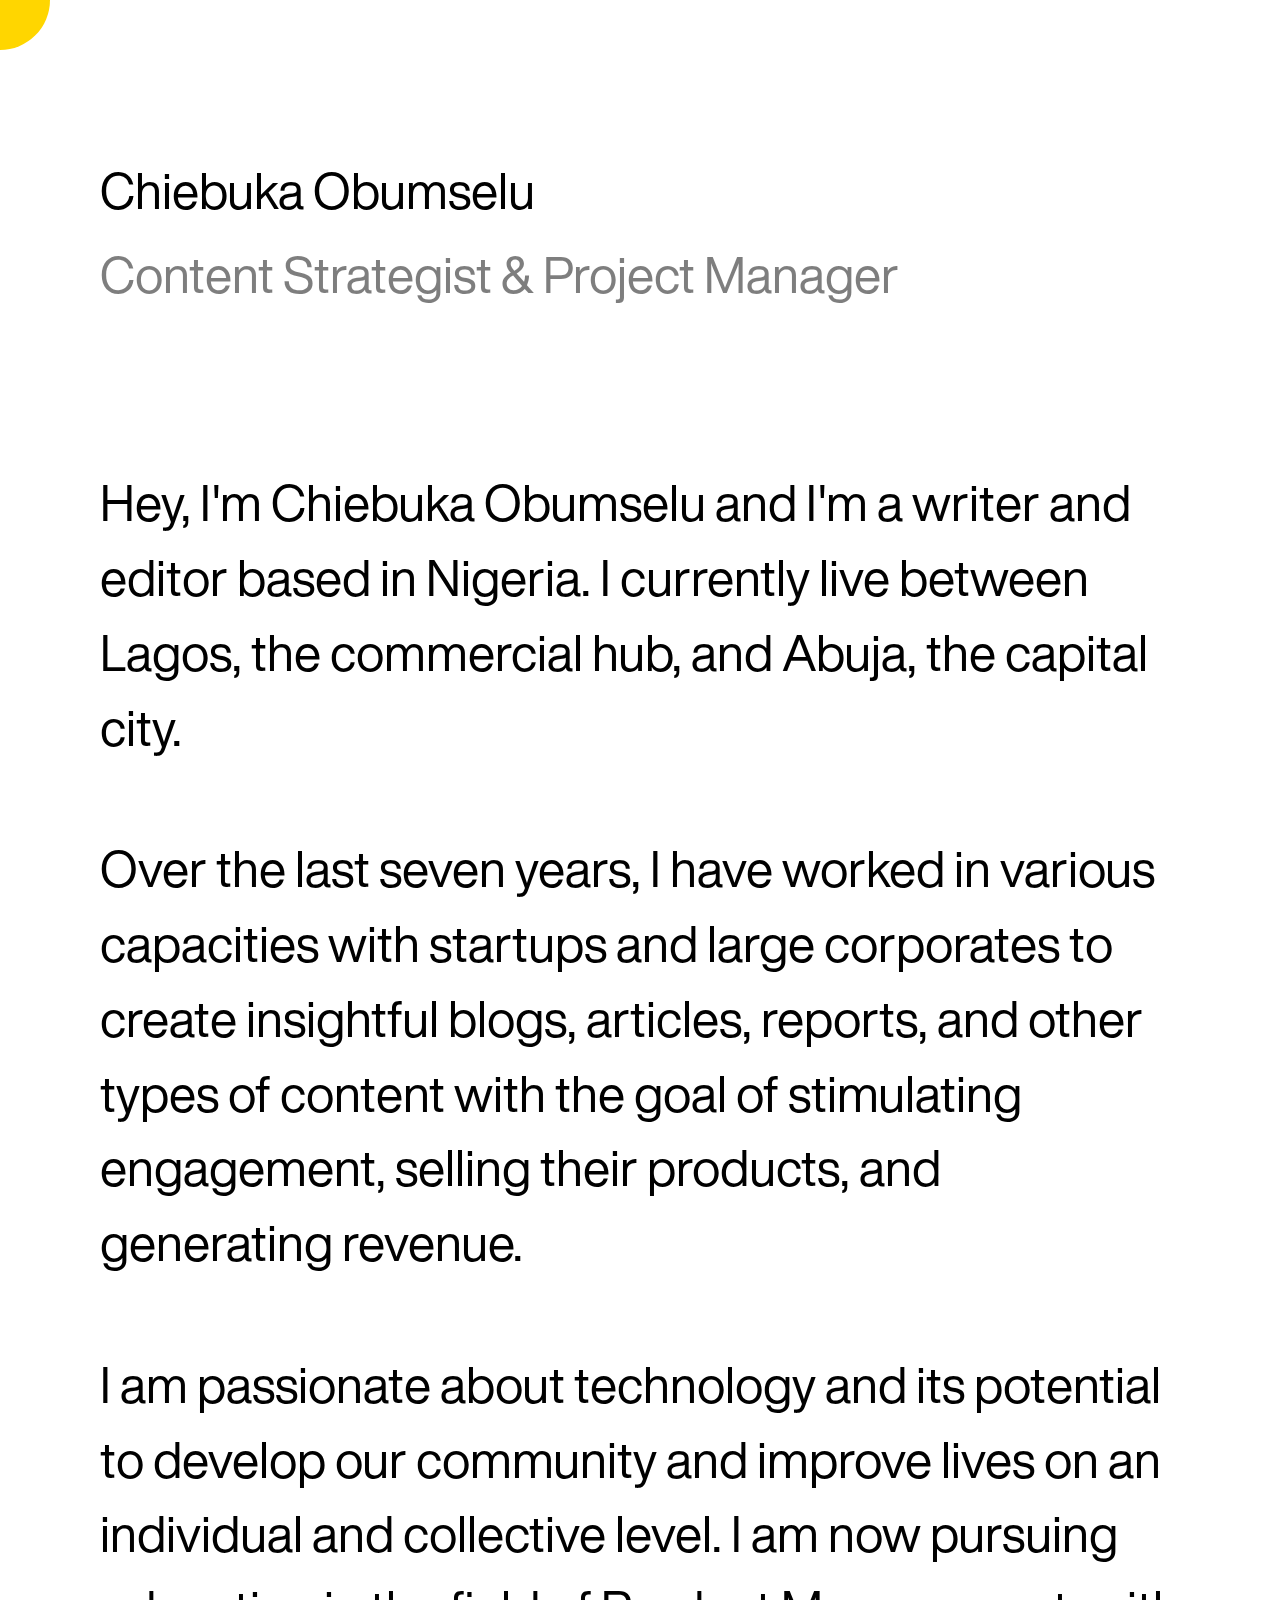
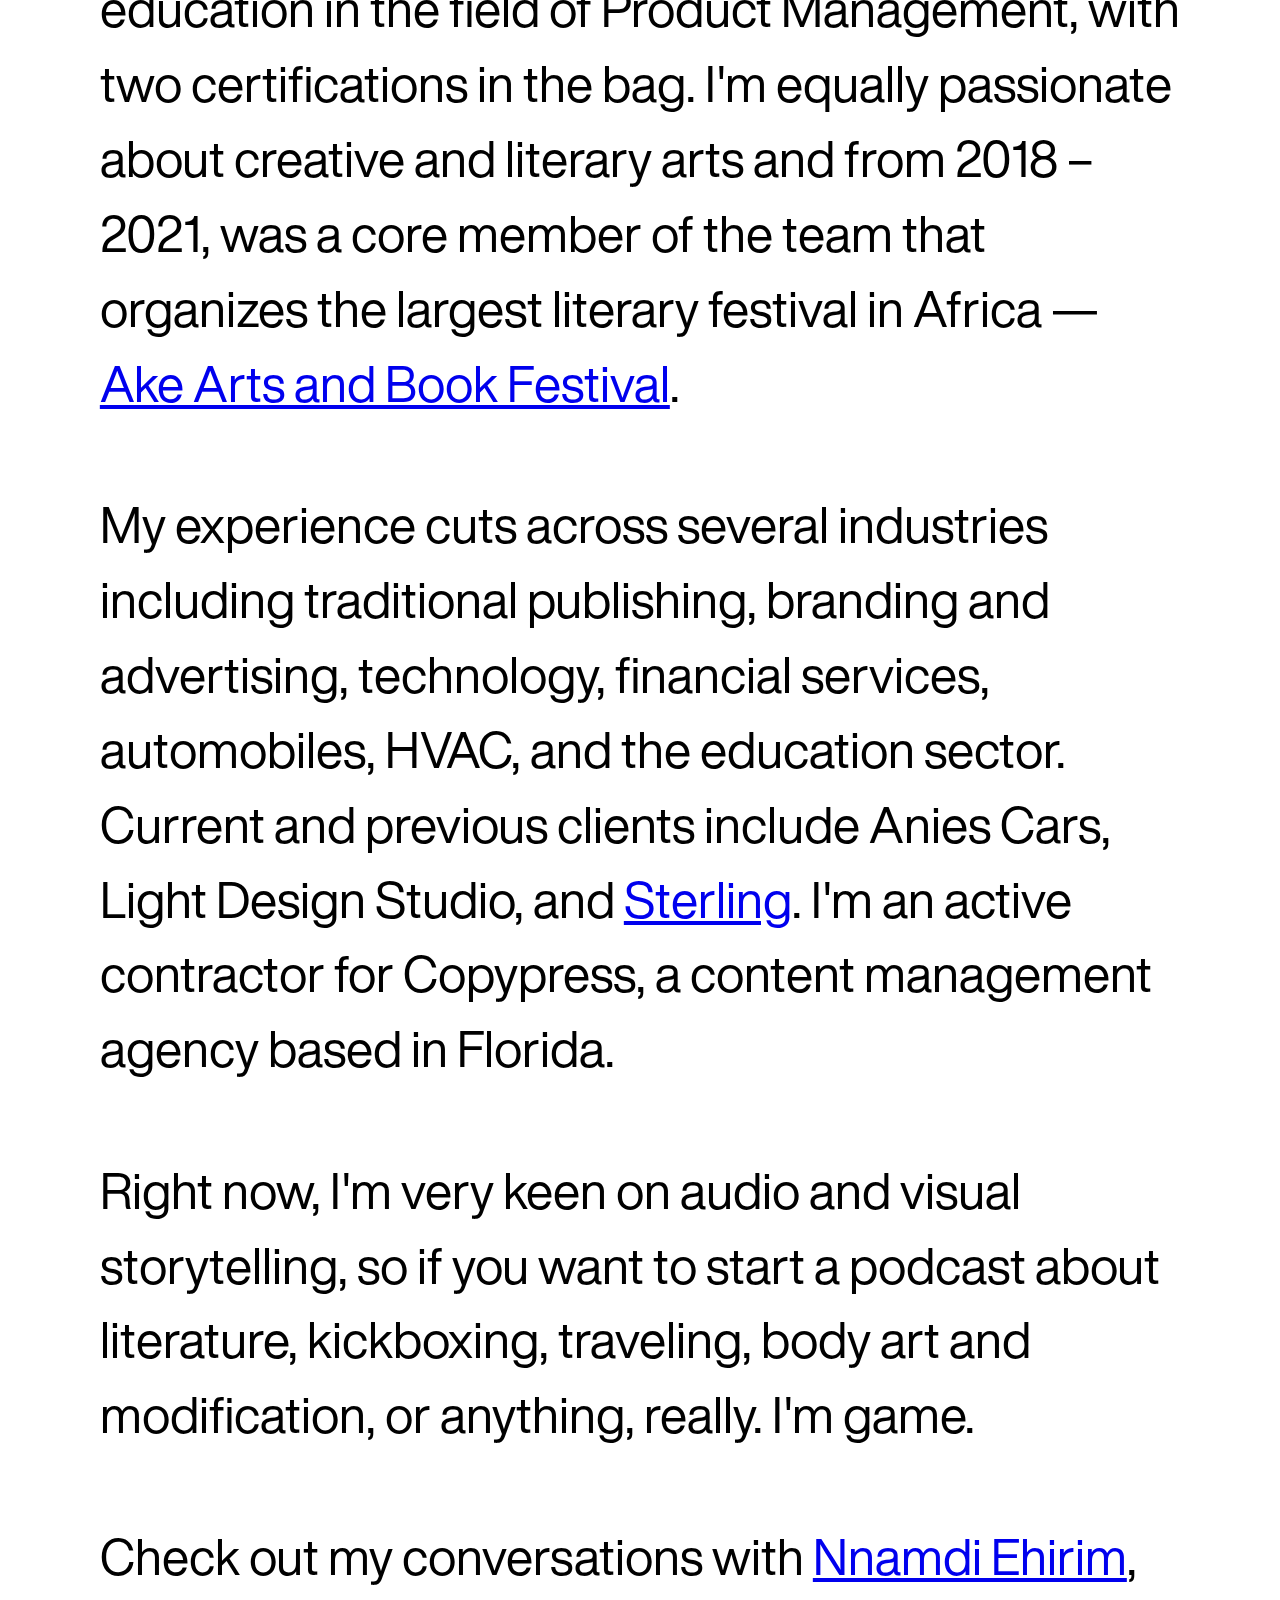
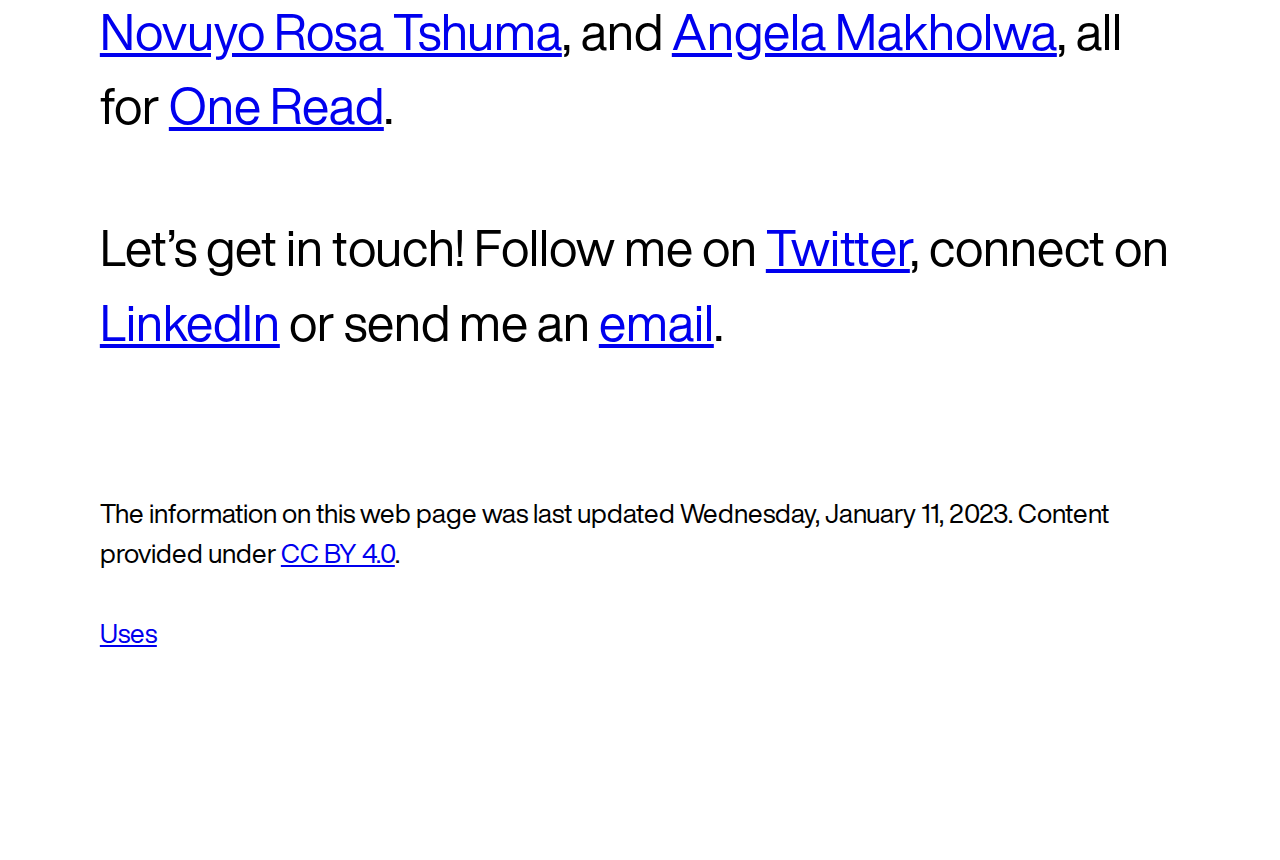
==== index.html @ 252fa967 "Initial commit" ====
<!DOCTYPE html>
<html>
<head>
  <title>Chiebuka Obumselu</title>

  <meta charset="utf-8">
		<meta http-equiv="X-UA-Compatible" content="IE=edge">
		<meta http-equiv="cache-control" content="no-cache">
        <meta name="keywords" content="Chiebuka Obumselu, Cibbs, Obumselu, Chiebuka Ake Festival" />
        <meta name="robots" content="index, follow" />
        <meta name="language" content="English" />
		<meta http-equiv="pragma" content="no-cache">
		<meta name="description" content="Chiebuka is a content marketing manager working out of West Africa for global brands." />
		<meta name="viewport" content="user-scalable=no, width=device-width, initial-scale=1, maximum-scale=1">
		<meta name="apple-mobile-web-app-status-bar-style" content="black" />
		<meta name="author" content="Chiebuka Obumselu">
    
    <script src="assets/scripts/main.js"></script>
    <link rel="stylesheet" href="assets/styles/main.css">

</head>
<body>

  <div id="content">

    <main>
      <h1>Chiebuka Obumselu</h1>
      <h2>Content Strategist & Project Manager</h2>

    <p>Hey, I'm Chiebuka Obumselu and I'm a writer and editor based in Nigeria. I currently live between Lagos, the commercial hub, and Abuja, the capital city.</p>
                              <p>Over the last seven years, I have worked in various capacities with startups and large corporates to create insightful blogs, articles, reports, and other types of content with the goal of stimulating engagement, selling their products, and generating revenue.</p>
                                <p>I am passionate about technology and its potential to develop our community and improve lives on an individual and collective level. I am now pursuing education in the field of Product Management, with two certifications in the bag. I'm equally passionate about creative and literary arts and from 2018 – 2021, was a core member of the team that organizes the largest literary festival in Africa — <a target="_blank" href="https://akefestival.org/">Ake Arts and Book Festival</a>. </p>
                                <p>My experience cuts across several industries including traditional publishing, branding and advertising, technology, financial services, automobiles, HVAC, and the education sector. Current and previous clients include Anies Cars, Light Design Studio, and <a target="_blank" href="https://sterling.ng/serious/">Sterling</a>. I'm an active contractor for Copypress, a content management agency based in Florida.</p>
                                <p>Right now, I'm very keen on audio and visual storytelling, so if you want to start a podcast about literature, kickboxing, traveling, body art and modification, or anything, really. I'm game.</p>
                                <p>Check out my conversations with <a target="_blank" href="https://soundcloud.com/onereadafrica/one-read-podcast-with-nnamdi-ehirim">Nnamdi Ehirim</a>, <a target="_blank" href="https://soundcloud.com/onereadafrica/one-read-podcast-novuyo-tshuma">Novuyo Rosa Tshuma</a>, and <a target="_blank" href="https://soundcloud.com/onereadafrica/one-read-podcast-with-angela-makholwa">Angela Makholwa</a>, all for <a target="_blank" href="http://www.oneread.africa/">One Read</a>.</p>
                                <p>Let’s get in touch! Follow me on <a target="_blank" href="https://twitter.com/Chiebuka_">Twitter</a>, connect on <a target="_blank" href="#">LinkedIn</a> or send me an <a target="_blank" href="mailto:chiebuka@obumselu.com">email</a>.</p>
                                <p>The information on this web page was last updated Wednesday, January 11, 2023. Content provided under <a href="https://creativecommons.org/licenses/by/4.0/" target="_blank">CC BY 4.0</a>.
                                  <br> <br><a href="/uses.html"> Uses</a></br></br></p>                                                                                                                   
</main>

  </div>

  <div id="cursor"></div>

	</body>
</html>
---- assets/styles/main.css ----
@import url('reset.css');

@font-face {
  font-family: "Helvetica Now Display";
  src: url("/assets/fonts/helvetica-now-display.otf");
  font-weight: normal;
  font-style: normal;
}

@font-face {
  font-family: "Helvetica Now Display";
  src: url("/assets/fonts/HelveticaNowDisplayXBlk.otf");
  font-weight: bold;
  font-style: normal;
}

@media only screen {

  html {
    font-family: "Helvetica Now Display";
    font-weight: normal;
    font-size: 0.52vw;
    -webkit-font-smoothing: antialiased;
    -moz-osx-font-smoothing: grayscale;
    text-rendering: optimizeLegibility;
  }

  body {
    font-size: 7.5rem;
    cursor: none;
  }

  main {
    max-width: 172rem;
    padding: 15rem;
  }

  h1 {
    margin-top: 10rem;
    margin-bottom: 0rem;
    opacity: 1.0;
  }

  h2 {
    margin-top: 5rem;
    margin-bottom: 25rem;
    opacity: 0.5;
  }

  p {
    display: inline-block;
    line-height: 150%;
    margin-bottom: 10rem;
    opacity: 1.0;
  }

  p:last-child {
    margin-top: 10rem;
    font-size: 4rem;
  }

  #cursor {
    display: none;
  }


}

@media only screen and (min-width: 720px) {

  #cursor {
    display: block;
    position: absolute;
    width: 100px;
    height: 100px;
    margin: -50px 0 0 -50px;
    background: #FFD600;
    pointer-events: none;
    border-radius: 100px;
    z-index: -1;
  }

}
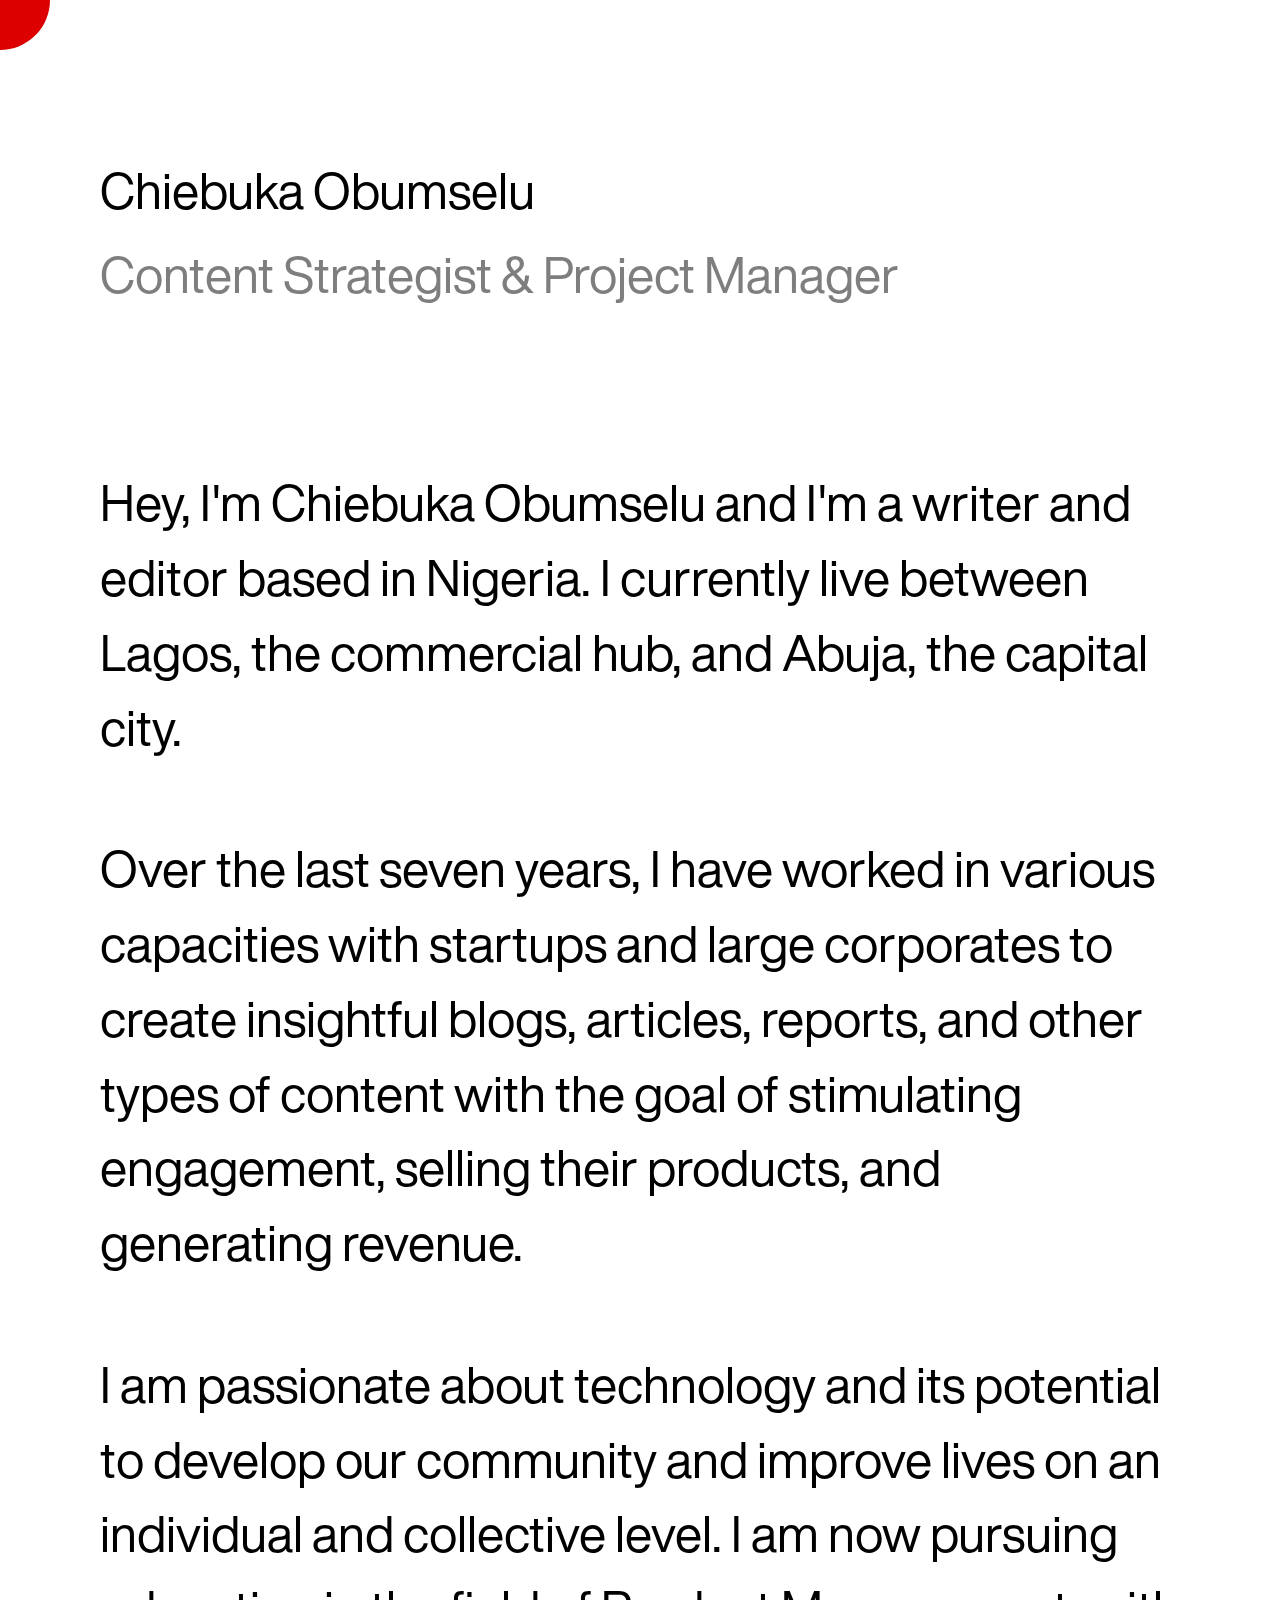
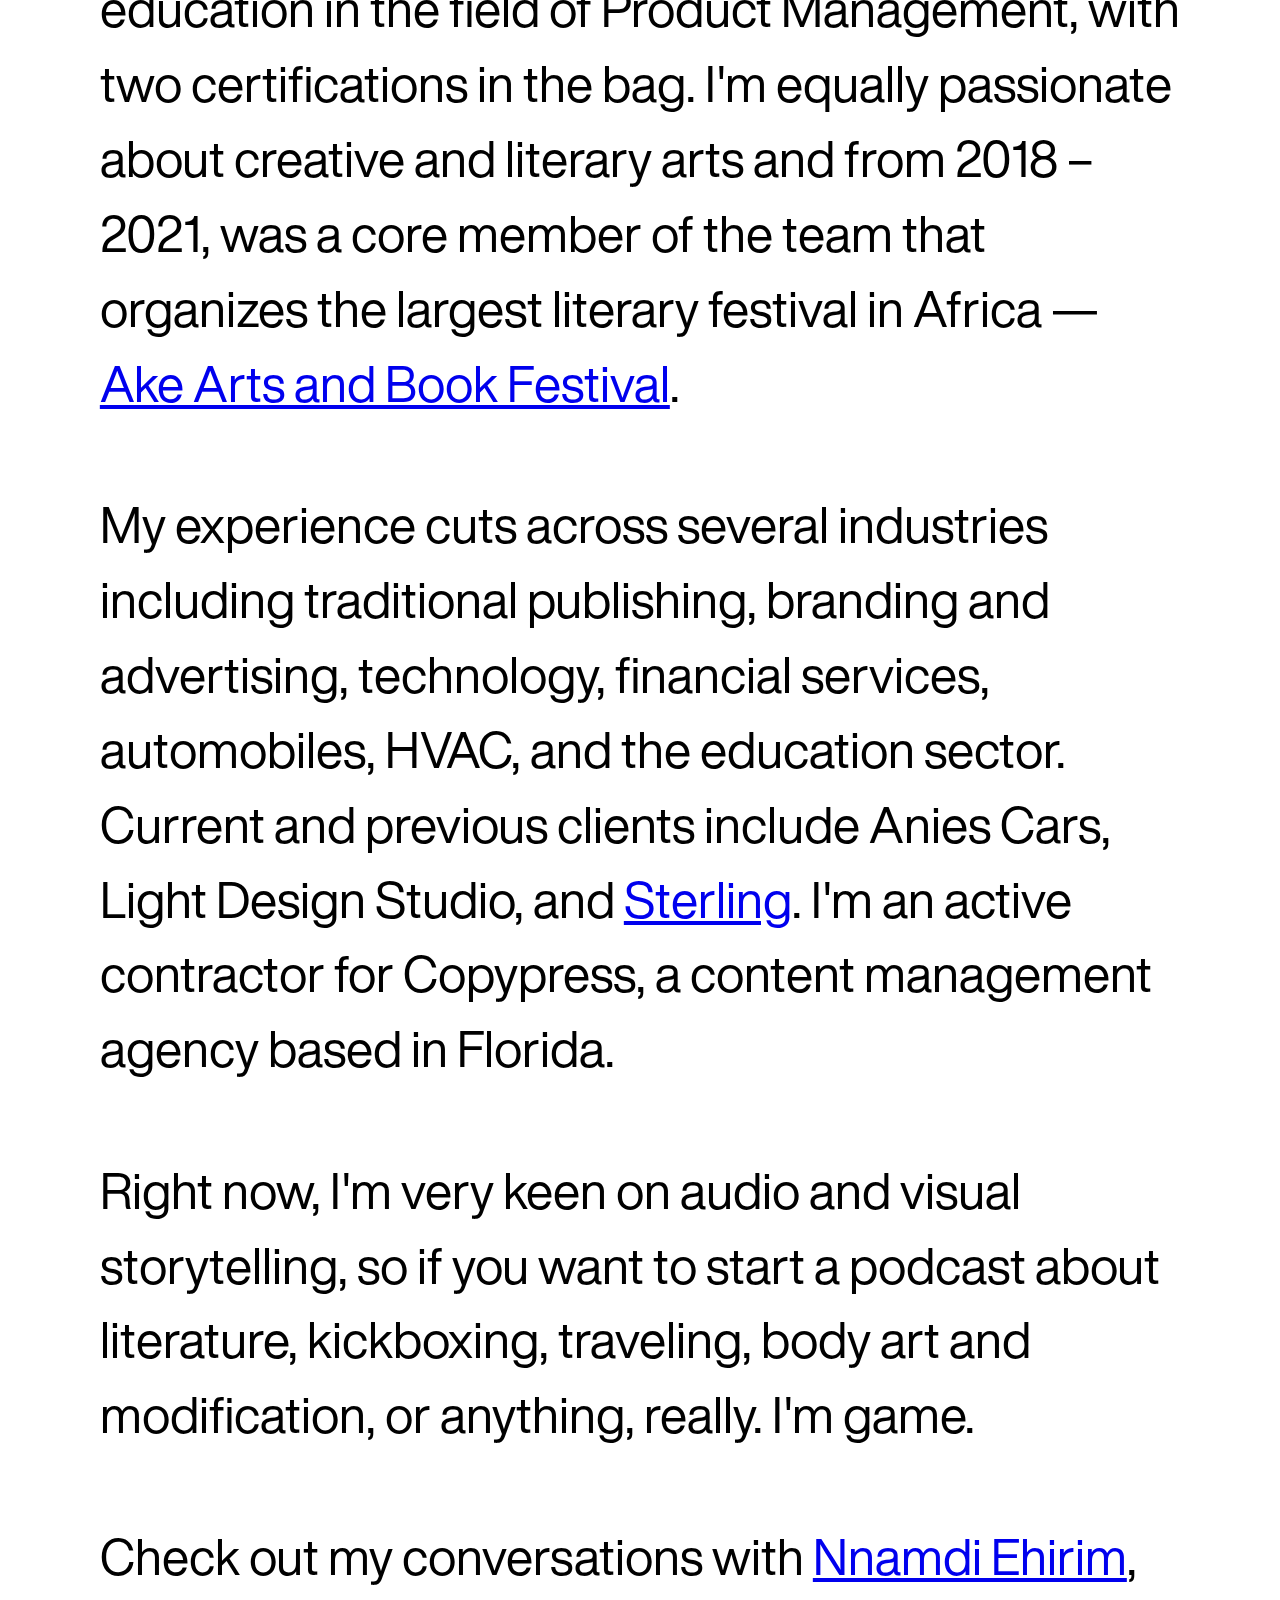
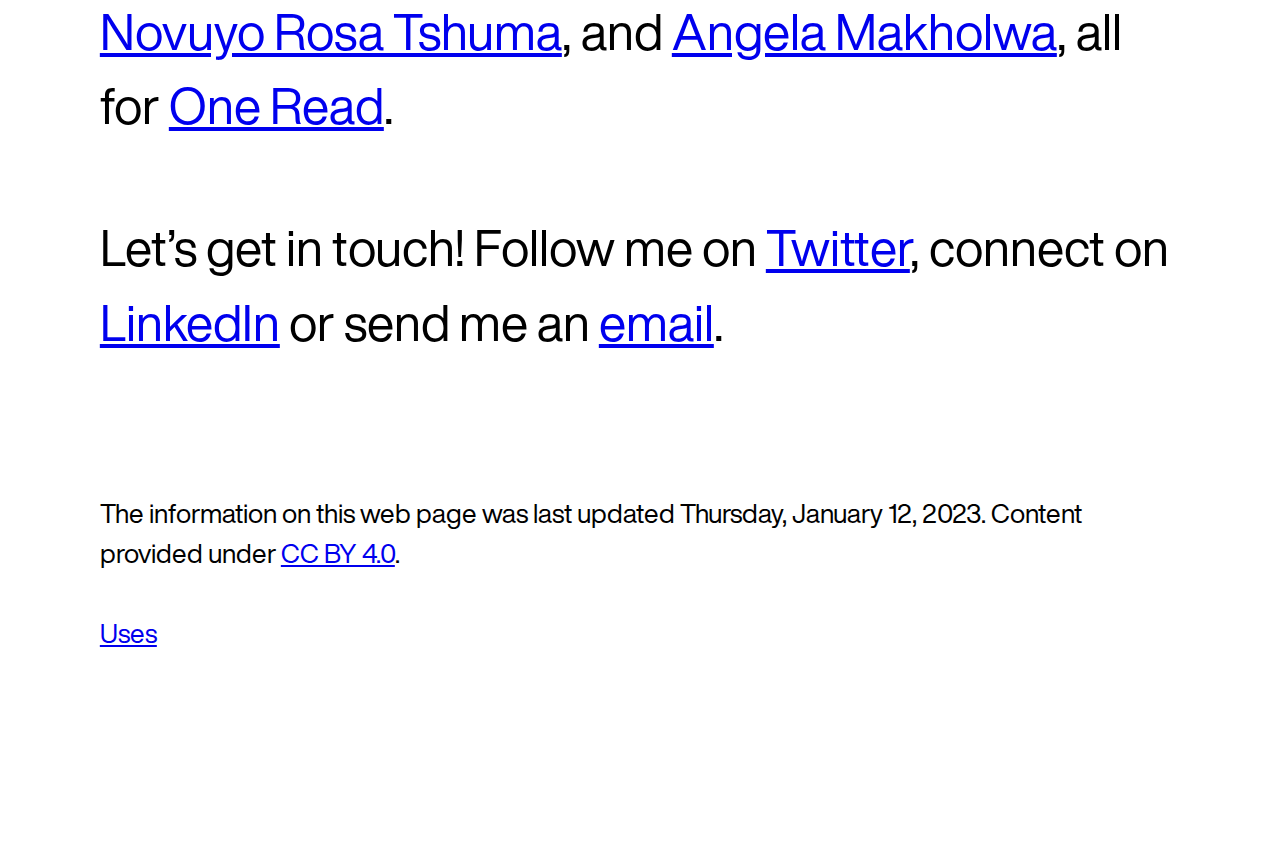
==== commit c87d1bfe: "Push new date" ====
--- a/index.html
+++ b/index.html
@@ -34,7 +34,7 @@
                                 <p>Right now, I'm very keen on audio and visual storytelling, so if you want to start a podcast about literature, kickboxing, traveling, body art and modification, or anything, really. I'm game.</p>
                                 <p>Check out my conversations with <a target="_blank" href="https://soundcloud.com/onereadafrica/one-read-podcast-with-nnamdi-ehirim">Nnamdi Ehirim</a>, <a target="_blank" href="https://soundcloud.com/onereadafrica/one-read-podcast-novuyo-tshuma">Novuyo Rosa Tshuma</a>, and <a target="_blank" href="https://soundcloud.com/onereadafrica/one-read-podcast-with-angela-makholwa">Angela Makholwa</a>, all for <a target="_blank" href="http://www.oneread.africa/">One Read</a>.</p>
                                 <p>Let’s get in touch! Follow me on <a target="_blank" href="https://twitter.com/Chiebuka_">Twitter</a>, connect on <a target="_blank" href="#">LinkedIn</a> or send me an <a target="_blank" href="mailto:chiebuka@obumselu.com">email</a>.</p>
-                                <p>The information on this web page was last updated Wednesday, January 11, 2023. Content provided under <a href="https://creativecommons.org/licenses/by/4.0/" target="_blank">CC BY 4.0</a>.
+                                <p>The information on this web page was last updated Thursday, January 12, 2023. Content provided under <a href="https://creativecommons.org/licenses/by/4.0/" target="_blank">CC BY 4.0</a>.
                                   <br> <br><a href="/uses.html"> Uses</a></br></br></p>                                                                                                                   
 </main>
 
--- a/assets/styles/main.css
+++ b/assets/styles/main.css
@@ -74,7 +74,7 @@
     width: 100px;
     height: 100px;
     margin: -50px 0 0 -50px;
-    background: #FFD600;
+    background: #dd0000;
     pointer-events: none;
     border-radius: 100px;
     z-index: -1;
